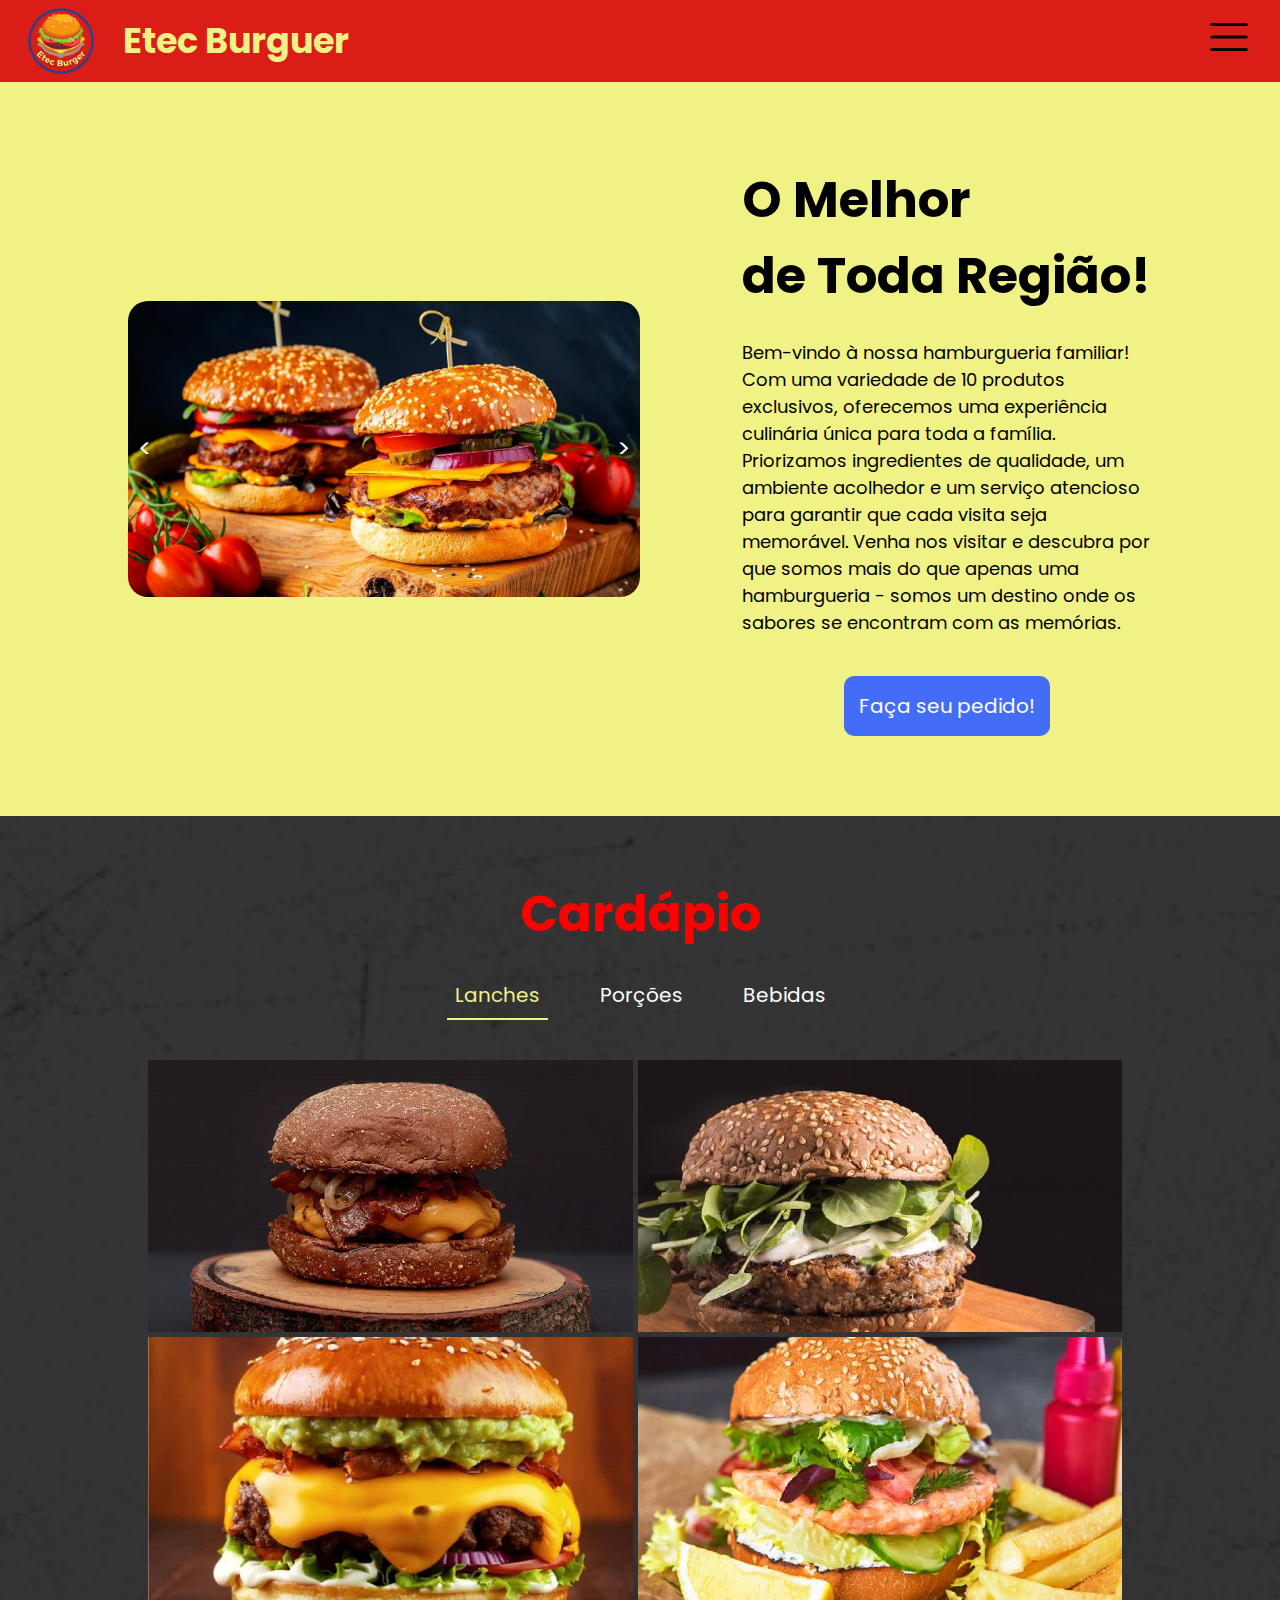
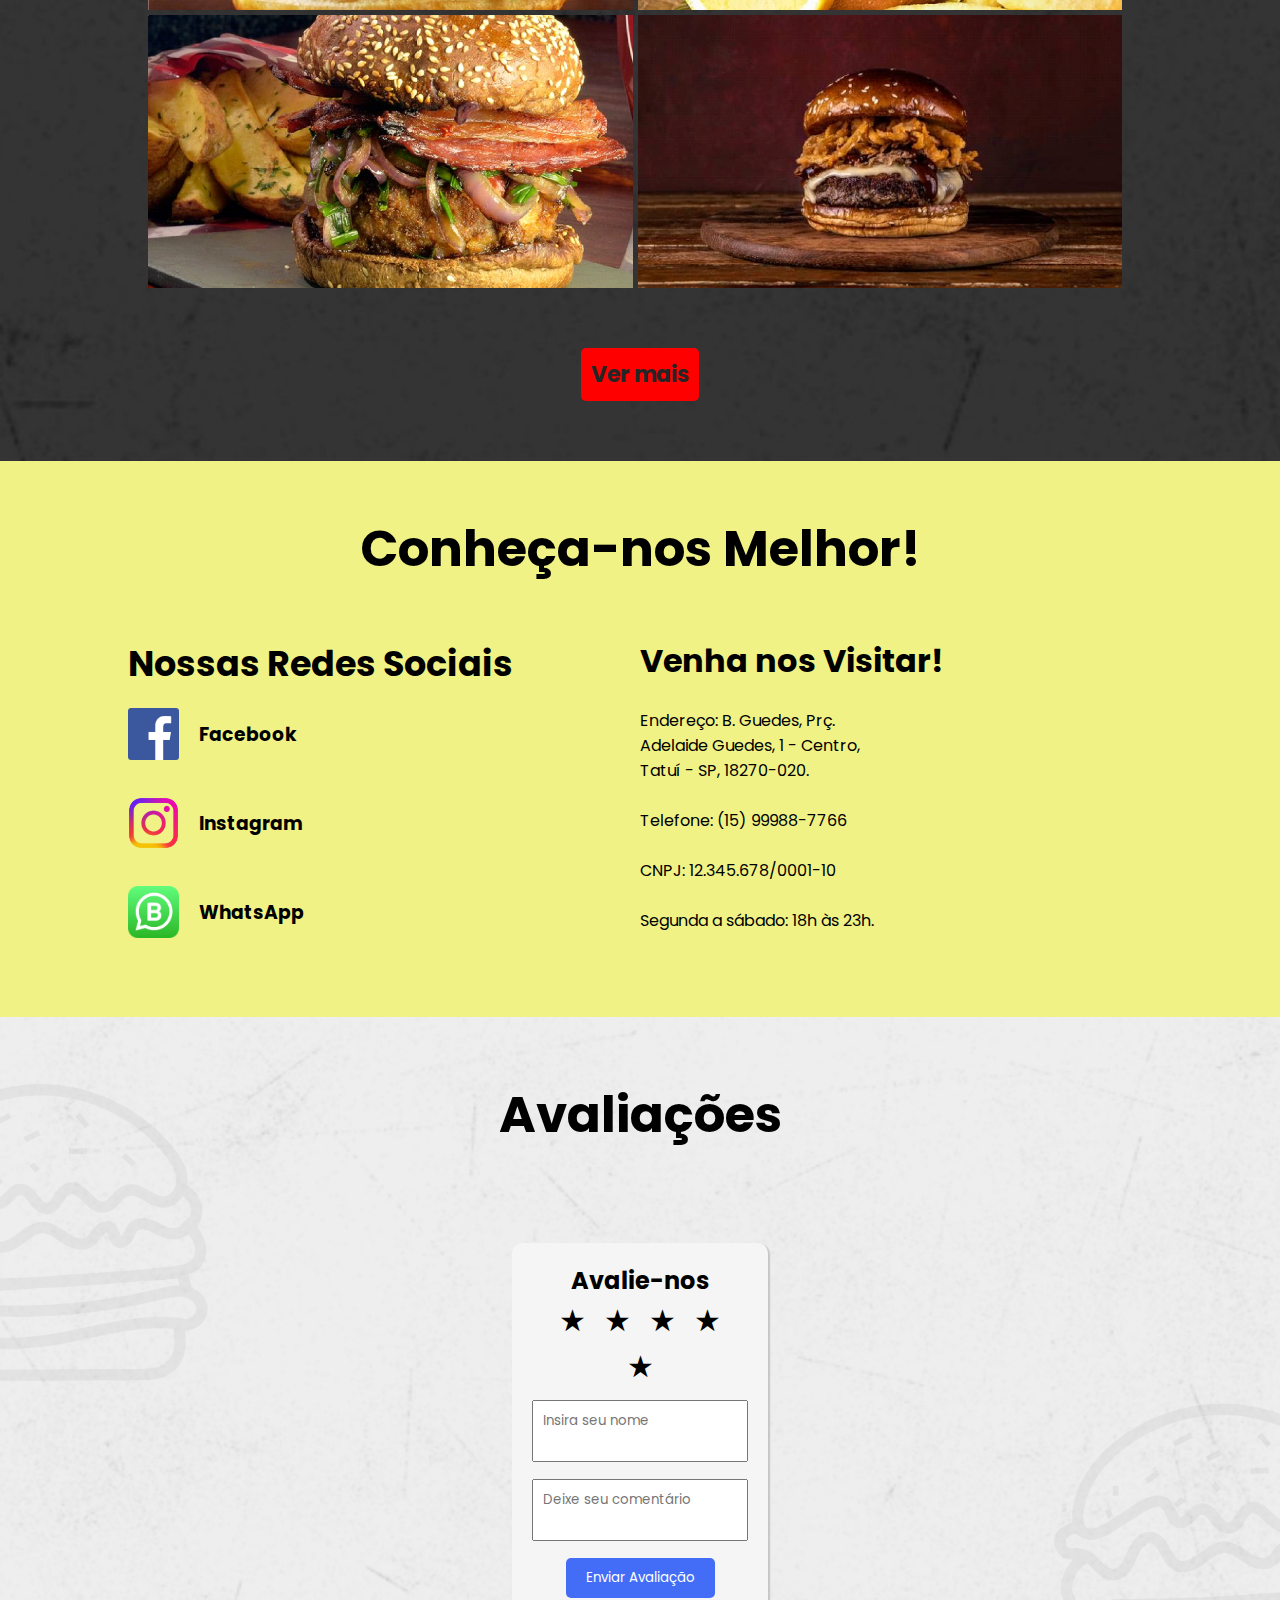
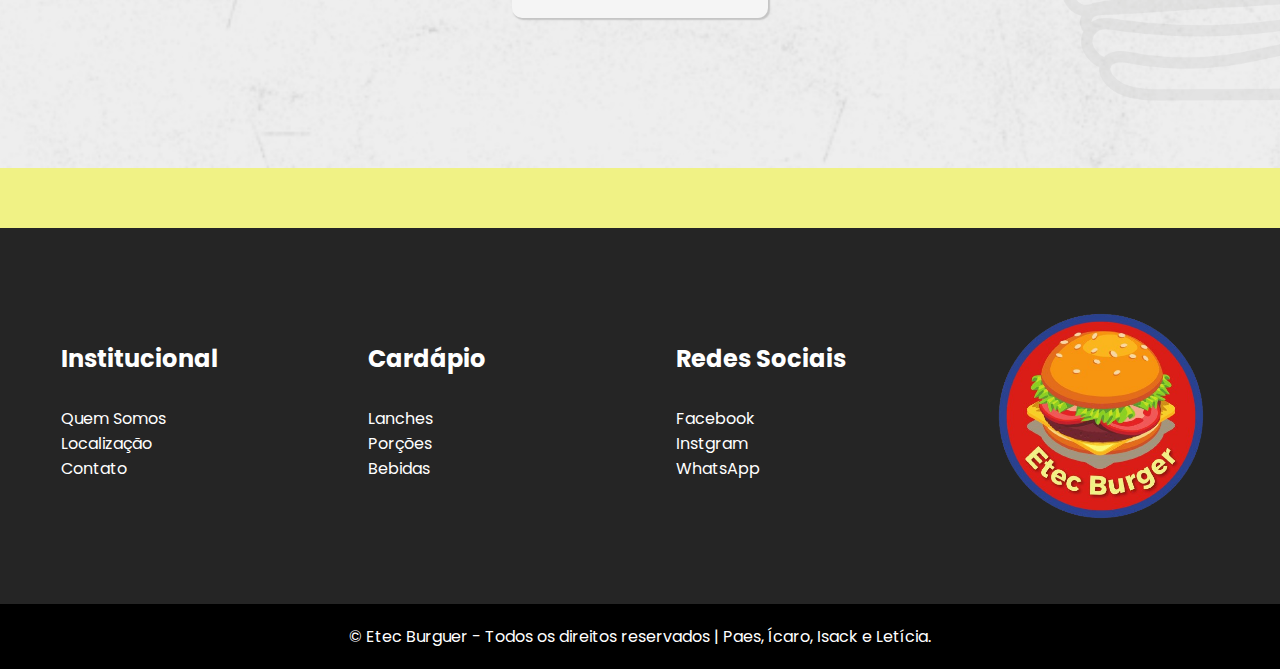
==== pages/index.html @ 3d237aa8 "Index + Rodapé feitos" ====
<!DOCTYPE html>
<html lang="pt-br">

<head>
    <meta charset="UTF-8">
    <meta name="viewport" content="width=device-width, initial-scale=1.0">
    <title>Etec Burguer</title>
    <link rel="shortcut icon" href="../imgs/logosemfundo.png" type="image/png">
    <link rel="stylesheet" href="../styles/style.css">
    <link rel="stylesheet" href="../styles/navbar.css">
    <link rel="stylesheet" href="../styles/footer.css">

    <link rel="preconnect" href="https://fonts.googleapis.com">
    <link rel="preconnect" href="https://fonts.gstatic.com" crossorigin>
    <link href="https://fonts.googleapis.com/css2?family=Poppins:ital,wght@0,400;0,700;1,500&display=swap"
        rel="stylesheet">
</head>

<body>
    <!-- Menu de navegação -->
    <header>
        <div class="logo-header">
            <img src="../imgs/logosemfundo.png" alt="logosemfundo">
            <h1>Etec Burguer</h1>
        </div>

        <a href="javascript:menuToggle()" id="menu">
            <img src="../imgs/menu.svg" alt="menu button">
        </a>
    </header>

    <!-- Corpo -->
    <main class="main-body">
        <div class="div-about-us">
            <div class="line-one">

                <div class="carousel-container">
                    <div class="carousel">
                        <img src="../imgs/hamburguer-index.jpeg" alt="Imagem 1">
                        <img src="../imgs/hamburguer-index2.jpg" alt="Imagem 2">
                        <img src="../imgs/hamburguer-index3.jpg" alt="Imagem 3">
                    </div>

                    <button class="prev-button" onclick="prevSlide()"><</button>
                            <button class="next-button" onclick="nextSlide()">></button>
                </div>

                <div class="text">
                    <h1>O Melhor<br>de Toda Região!</h1>
                    <br>
                    <p>Bem-vindo à nossa hamburgueria familiar! Com uma variedade de 10 produtos exclusivos, oferecemos
                        uma experiência culinária única para toda a família. Priorizamos ingredientes de qualidade, um
                        ambiente acolhedor e um serviço atencioso para garantir que cada visita seja memorável. Venha
                        nos visitar e descubra por que somos mais do que apenas uma hamburgueria - somos um destino onde
                        os sabores se encontram com as memórias.
                    </p>
                    <button class="btn-delivery onclick()">Faça seu pedido!</button>
                </div>
            </div>
        </div>

        <div class="div-menu">
            <h1>Cardápio</h1>
            <div class="menu-carousel">
                <div class="category-selector">
                    <button onclick="changeCategory('lanches')">Lanches</button>
                    <button onclick="changeCategory('porções')">Porções</button>
                    <button onclick="changeCategory('bebidas')">Bebidas</button>
                </div>
                <div class="carousel-container" id="carousel-container">
                    <div class="menu-item lanches">
                        <figure>
                            <img src="../imgs/hamburguer-classico.png" alt="">
                            <img src="../imgs/hamburguer-vegetariano.png" alt="">
                            <img src="../imgs/hamburguer-mexicano.png" alt="">
                            <img src="../imgs/hamburguer-delicia-do-mar.png" alt="">
                            <img src="../imgs/hamburguer-delicia-do-chef.png" alt="">
                            <img src="../imgs/hamburguer-picanha-suprema.png" alt="">
                        </figure>
                    </div>
                    <div class="menu-item porções">
                        <figure>
                            <img src="../imgs/porção-batata-cheddar-bacon.png" alt="">
                            <img src="../imgs/porção-camarão-frito.png" alt="">
                            <img src="../imgs/porção-mandioca-frita.png" alt="">
                            <img src="../imgs/porção-onion-rings.png" alt="">
                        </figure>
                    </div>
                    <div class="menu-item bebidas">
                        <h2>Sobremesas</h2>
                        <p>Aqui vai as bebidas huahua</p>
                    </div>
                </div>
            </div>
            <a href="menu.html">Ver mais</a>
        </div>

        <div class="social-media">
            <h1>Conheça-nos Melhor!</h1>
            <div class="informations">
                <div class="left-media">
                    <h1>Nossas Redes Sociais</h1>
                    <a href="">
                        <figure>
                            <img src="../imgs/facebook-logo.png" alt="logo">
                            <h3>Facebook</h3>
                        </figure>
                    </a>

                    <a href="">
                        <figure>
                            <img src="../imgs/logo-instagram.png" alt="logo">
                            <h3>Instagram</h3>
                        </figure>
                    </a>

                    <a href="">
                        <figure>
                            <img src="../imgs/wa-business-logo.png" alt="logo">
                            <h3>WhatsApp</h3>
                        </figure>
                    </a>
                </div>

                <div class="right-media">
                    <h1>Venha nos Visitar!</h1>
                    <div style="display: flex; width: 100%; align-items: center;">
                        <p>Endereço: B. Guedes, Prç. Adelaide Guedes, 1 - Centro, Tatuí - SP, 18270-020.
                        <br><br>
                        Telefone: (15) 99988-7766
                        <br><br>
                        CNPJ: 12.345.678/0001-10
                        <br><br>
                        Segunda a sábado: 18h às 23h.</p>
                        <iframe
                            src="https://www.google.com/maps/embed?pb=!1m18!1m12!1m3!1d4356.226877656857!2d-47.847027322901404!3d-23.347102641265206!2m3!1f0!2f0!3f0!3m2!1i1024!2i768!4f13.1!3m3!1m2!1s0x94c5d92ba0c5107d%3A0x7ed3c17aec5ab394!2sEscola%20T%C3%A9cnica%20Estadual%20Sales%20Gomes%20-%20Tatu%C3%AD!5e0!3m2!1spt-BR!2sbr!4v1709918912454!5m2!1spt-BR!2sbr"
                            width="50%" height="272px" style="border:0;" allowfullscreen="" loading="lazy"
                            referrerpolicy="no-referrer-when-downgrade"></iframe>
                    </div>
                </div>
            </div>
        </div>

        <div class="div-avaliation">
            <h1>Avaliações</h1>
            <div class="camp">
                <div class="rating-container">
                    <h2>Avalie-nos</h2>
                    <div class="stars" id="stars">
                        <span class="star" data-value="1">&#9733;</span>
                        <span class="star" data-value="2">&#9733;</span>
                        <span class="star" data-value="3">&#9733;</span>
                        <span class="star" data-value="4">&#9733;</span>
                        <span class="star" data-value="5">&#9733;</span>
                    </div>
                    <textarea id="name" placeholder="Insira seu nome"></textarea>
                    <textarea id="comment" placeholder="Deixe seu comentário"></textarea>
                    <button class="btn-avaliation" onclick="submitRating()">Enviar Avaliação</button>
                </div>
            
                <div class="feedback-container">
                    <div class="avaliations">
                        <div id="feedback"></div>
                    </div>
                </div>
            </div>
        </div>
    </main>

    <!-- Menu lateral -->
    <aside>
        <h1>Opções</h1>
        <nav class="menu-navbar">
            <ul>
                <li><a href="index.html">Home</a></li>
                <li><a href="menu.html">Menu</a></li>
                <li><a href="avaliations.html">Avaliações</a></li>
            </ul>
        </nav>

        <a href="javascript:menuToggle()" class="close"><img src="../imgs/close.svg" alt="Close button"></a>
    </aside>
    <div class="footer-about">
        <div class="about">
            <h2>Institucional</h2>
            <ul>
                <li><a href="">Quem Somos</a></li>
                <li><a href="">Localização</a></li>
                <li><a href="">Contato</a></li>
            </ul>
        </div>

        <div class="menu">
            <h2>Cardápio</h2>
            <ul>
                <li><a href="">Lanches</a></li>
                <li><a href="">Porções</a></li>
                <li><a href="">Bebidas</a></li>
            </ul>
        </div>

        <div class="media">
            <h2>Redes Sociais</h2>
            <ul>
                <li><a href="">Facebook</a></li>
                <li><a href="">Instgram</a></li>
                <li><a href="">WhatsApp</a></li>
            </ul>
        </div>

        <div class="logo-footer">
            <img src="../imgs/logosemfundo.png" alt="logo">
        </div>
    </div>

    <footer>
        <p>&copy; Etec Burguer - Todos os direitos reservados | Paes, Ícaro, Isack e Letícia.</p>
    </footer>
</body>

<script src="../assets/navigation.js"></script>
<script src="../assets/resolution.js"></script>

</html>
---- styles/style.css ----
@import url('https://fonts.googleapis.com/css2?family=Poppins:ital,wght@0,400;0,700;1,500&display=swap');

* {
    padding: 0;
    margin: 0;
    box-sizing: border-box;
}

body {
    font-family: "Poppins", sans-serif;
    background-color: #F0F285;
}

.main-body {
    width: 100%;
    display: flex;
    flex-direction: column;
    justify-content: start;
    align-items: center;
}

.main-body > .div-about-us {
    width: 100%;
    margin: 80px 0;
    display: flex;
    flex-direction: column;
    justify-content: space-between;
    align-items: center;
}

.main-body > .div-about-us > .line-one {
    width: 80%;
    height: 100%;
    display: flex;
    justify-content: space-between;
    align-items: center;
}

/* Carrossel de Imagens*/
.line-one > .carousel-container {
    position: relative;
    width: 50% !important;
    overflow: hidden; /* Adiciona overflow:hidden para esconder imagens adicionais */
    display: flex;
    flex-direction: column;
}
  
.carousel {
    display: flex;
    transition: transform 0.5s ease-in-out;
}
  
.carousel-container > .carousel > img {
    width: 100%;
    height: auto;
    border-radius: 20px;
    flex: 0 0 100%; /* Garante que cada imagem ocupa 100% da largura do contêiner */
}

.prev-button, .next-button {
    font-family: "Poppins", sans-serif;
    background-color: #ffffff00;
    color: #FFF;
    border-radius: 50%;
    border: none;
    font-size: 25px;
    position: absolute;
    top: 50%;
    transform: translateY(-50%);
    cursor: pointer;
}
  
.prev-button {
    left: 10px;
}
  
.next-button {
    right: 10px;
}

.main-body > .div-about-us > .line-one > .text {
    width: 40%;
    height: 100%;
    display: flex;
    flex-direction: column;
    justify-content: flex-start;
    align-items: center;
}

.main-body > .div-about-us > .line-one > .text > h1 {
    font-size: 50px;
    width: 100%;
}

.main-body > .div-about-us > .line-one > .text > p {
    font-size: 18px;
}

.btn-delivery {
    font-family: "Poppins", sans-serif;
    background-color: #446df7;
    color: #FFF;
    font-size: 20px;
    margin: 40px 0 0 0;
    padding: 15px;
    border: none;
    border-radius: 10px;
    cursor: pointer;
}

.btn-delivery:hover {
    background-color: #29418F;
    transition: 0.1s ease-in-out;
}

/* Cardápio */

.div-menu {
    background-image: url(../imgs/fundo-menu.jpg);
    background-size: cover;
    background-position: center;
    background-repeat: no-repeat;
    width: 100%;
    padding: 60px 0;
    display: flex;
    flex-direction: column;
    justify-content: space-between;
    align-items: center;
}

.div-menu > h1 {
    font-size: 50px;
    color: #ff0000;
}

.div-menu > a {
    background-color: #ff0000;
    color: #252525;
    text-decoration: none;
    font-weight: bolder;
    font-size: 22px;
    padding: 10px;
    margin: 40px 0 0 0;
    border-radius: 5px;
}

.div-menu > a:hover {
    background-color: #cc0000;
}

.menu-carousel {
    width: 100%;
    display: flex;
    flex-direction: column;
    justify-content: center;
    align-items: center;
}

.category-selector > button {
    background-color: transparent;
    color: #fff;
    font-family: "Poppins", sans-serif;
    border: none;
    padding: 8px;
    margin: 20px;
    font-size: 20px;
    cursor: pointer;
}

.category-selector > button:hover {
    background-color: #252525;
    color: #F0F285;
}

.category-selector button.selected {
    color: #F0F285;
    border-bottom: 2px solid #F0F285;
    transition: 0.1s ease-out;
}

.carousel-container {
    width: 80%;
    display: flex;
    overflow: hidden;
}

.menu-item {
    box-sizing: border-box;
    width: 100%;
    padding: 20px;
    margin-right: 10px;
    border-radius: 5px;
    display: none; /* Inicialmente, todos os itens estão ocultos */
}

.menu-item > figure {
    width: 100%;
    display: grid;
    grid-template-columns: repeat(auto-fill, minmax(365px, 1fr));
    gap: 5px;
}

.menu-item > figure > img {
    width: 100%;
    height: auto;
}

/* Social Media */

.social-media {
    width: 100%;
    display: flex;
    flex-direction: column;
    justify-content: initial;
    align-items: center;
}

.social-media > .informations {
    width: 80%;
    display: flex;
    justify-content: space-between;
    align-items: center;
}

.social-media > h1 {
    font-size: 50px;
    margin: 50px 0;
}

.social-media > .informations > .left-media {
    width: 50%;
    display: flex;
    flex-direction: column;
    justify-content: initial;
    align-items: left;
}

.social-media > .informations > .right-media {
    width: 50%;
}

.left-media > h1 {
    font-size: 35px;
}

.left-media > a {
    text-decoration: none;
    font-weight: 500;
}

.left-media > a > figure {
    width: 20%;
    display: flex;
    align-items: center;
    margin: 10px 0;
}

.left-media > a > figure > img {
    width: 50%;
}

.left-media > a > figure > h3 {
    color: #000;
    padding: 20px;
}

.left-media > a > figure > h3:hover {
    color: #446df7;
}

.social-media > .right-media {
    width: 50%;
    display: flex;
    flex-direction: column;
    justify-content: initial;
    align-items: center;
}

.social-media > .right-media > h1 {
    font-size: 35px;
}

/* Avaliação */

.div-avaliation {
    background-image: url(../imgs/fundo-avaliação.png);
    background-size: cover;
    background-repeat: no-repeat;
    background-position: center;
    width: 100%;
    margin: 60px 0;
    display: flex;
    flex-direction: column;
    justify-content: space-evenly;
    align-items: initial;
}

.div-avaliation > h1 {
    margin: 60px 0;
    font-size: 50px;
    text-align: center;
}

.camp {
    width: 100%;
    display: flex;
    flex-direction: column;
    justify-content: initial;
    align-items: center;
}

.rating-container {
    background-color: #f5f5f5;
    width: 20%;
    margin: 30px 0;
    padding: 20px;
    border-radius: 10px;
    box-shadow: #c4c4c4 1.5px 1.5px 1.5px;
}

.feedback-container {
    width: 80%;
    display: flex;
    flex-direction: column;
    align-items: center;
}

.rating-container, .feedback-container {
    text-align: center;
}


#feedback {
    width: 100%;
    background-color: transparent;
    display: grid;
    margin: 60px 0;
    grid-template-columns: repeat(4, 1fr);
}

.user-feedback {
    background-color: #f5f5f5;
    padding: 25px;
    margin: 10px;
    border-radius: 10px;
    box-shadow: #c4c4c4 1.5px 1.5px 1.5px;
}

.stars {
    font-size: 30px;
    cursor: pointer;
}

.star {
    display: inline-block;
    margin: 0 5px;
    transition: color 0.3s;
}

.star:hover {
    color: gold;
}

textarea {
    font-family: "Poppins", sans-serif;
    width: 100%;
    margin-top: 10px;
    padding: 10px;
    resize: none;
}

.btn-avaliation {
    background-color: #446df7;
    font-family: "Poppins", sans-serif;
    color: #fff;
    border: none;
    border-radius: 5px;
    padding: 10px 20px;
    margin-top: 10px;
    cursor: pointer;
}

.btn-avaliation:hover {
    background-color: #29418F;
}
---- styles/navbar.css ----
@import url('https://fonts.googleapis.com/css2?family=Poppins:ital,wght@0,400;0,700;1,500&display=swap');

* {
    padding: 0;
    margin: 0;
    box-sizing: border-box;
}


header {
    background-color: #DB1D18;
    display: flex;
    justify-content: space-between;
    align-items: center;
}

header > .logo-header {
    width: 80%;
    display: flex;
    justify-content: left;
    align-items: center;
}

header > .logo-header > h1 {
    color: #F0F285;
    font-size: 35px;
}

header > .logo-header > img {
    width: 8%;
    height: auto;
    margin: 0 2% 0 2%;
}

header > #menu {
    margin: 0 2% 0 0;
}

.fixed {
    width: 100%;
    position: fixed;
    padding: 5px 10px;
    top: 0;
    left: 0;
    background-color: #DB1D18;
}

.fixed > .app-title {
    font-size: 1.25em;
}

.fixed > #menu > img {
    width: 35px;
}

header > .app-title {
    font-weight: bold;
    font-size: 1.5em;
}

header > #menu > img {
    width: 50px;
}

aside {
    background-color: #29418F;
    color: #FFF;
    right: 0;
    top: 50%;
    min-width: 450px; 
    height: 100vh;
    display: flex;
    flex-direction: column;
    justify-content: space-between;
    align-items: center;
    padding: 2rem;
    box-sizing: border-box;
    position: fixed;
    transform: translateY(-50%) translateX(100%);
    transition: 250ms all ease-in;
}

aside > .close > img {
    position: absolute;
    width: 50px;
    top: 0;
    right: 0;
    margin: 10px;
    border-radius: 100%;
}

.active {
    transform: translateY(-50%) translateX(0%);
}

aside > .menu-navbar {
    width: 100%;
    display: flex;
    flex-direction: column;
    justify-content: center;
    align-items: center;
}

aside > .menu-navbar > ul {
    width: 100%;
    display: flex;
    flex-direction: column;
    justify-content: space-between;
    align-items: center;
}

aside > .menu-navbar > ul > li {
    background-color: #536cbd;
    list-style-type: none;
    width: 90%;
    display: flex;
    justify-content: center;
    align-items: center;
    margin: 15px 0;
    box-shadow: 0 10px 10px #00000018;
    border-radius: 8px;
}

aside > .menu-navbar > ul > li > a {
    color: #FFF;
    width: 100%;
    display: flex;
    justify-content: center;
    align-items: center;
    text-decoration: none;
    font-weight: 550;
    font-size: 20px;
    padding: 15px 0;
}

aside > .menu-navbar > ul > li:hover {
    background-color: #446df7;
    text-align: center;
    transition: 0.1s ease-out;
}

aside > .menu-navbar > ul > li:hover a {
    color: #fbff00;
}
---- styles/footer.css ----
@import url('https://fonts.googleapis.com/css2?family=Poppins:ital,wght@0,400;0,700;1,500&display=swap');

.footer-about {
    background-color: #252525;
    color: #fff;
    display: flex;
    justify-content: space-evenly;
    align-items: center;
}

.footer-about > div {
    width: 20%;
    margin: 60px 0;
    display: flex;
    flex-direction: column;
    justify-content: initial;
    align-items: left;
}

.footer-about > div > ul {
    margin: 20px 0;
    display: flex;
    flex-direction: column;
    justify-content: initial;
}

.footer-about > div > ul > li {
    list-style-type: none;
}

.footer-about > div > ul > li > a {
    color: #fff;
    text-decoration: none;
    padding: 10px;
}

.footer-about > div > ul > li > a:hover {
    color: #ff0000;
}

.footer-about > div > h2 {
    padding: 10px;
}

footer {
    background-color: #000;
    color: #fff;
    text-align: center;
    padding: 20px 0;
}
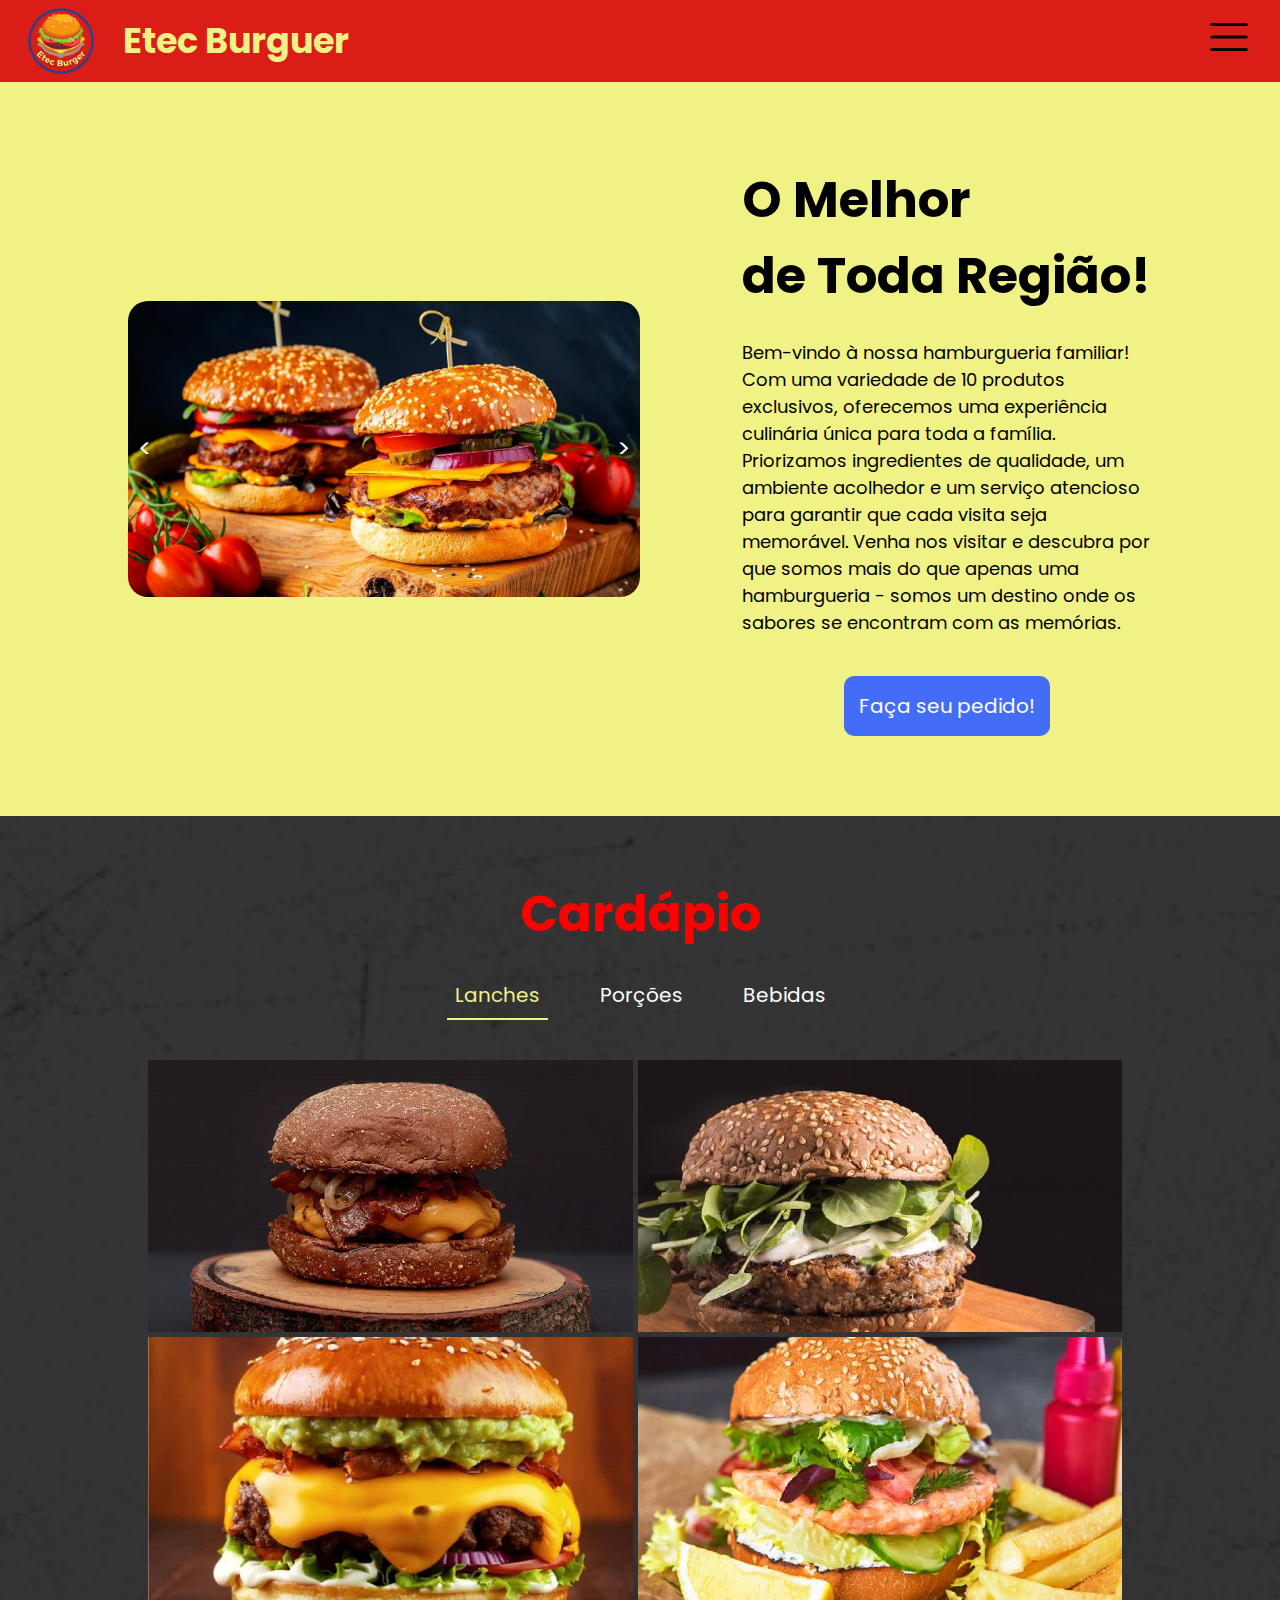
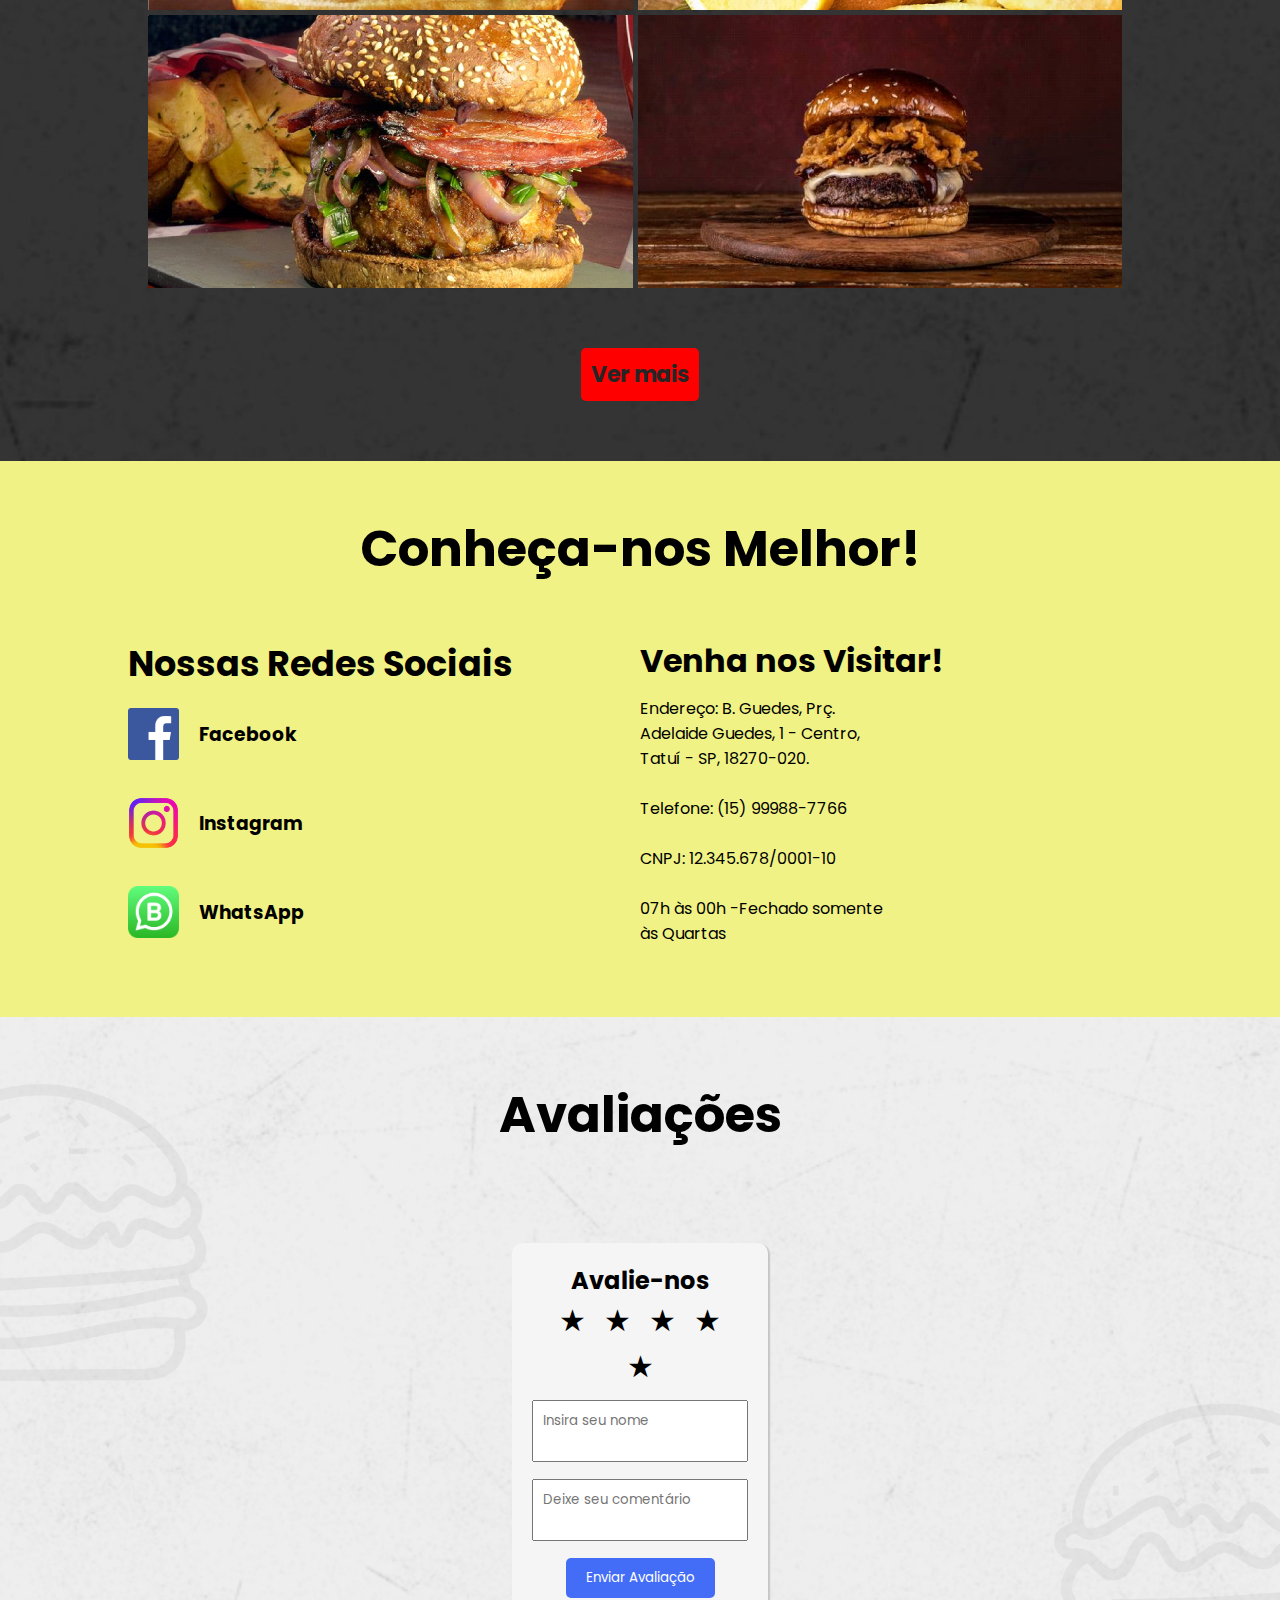
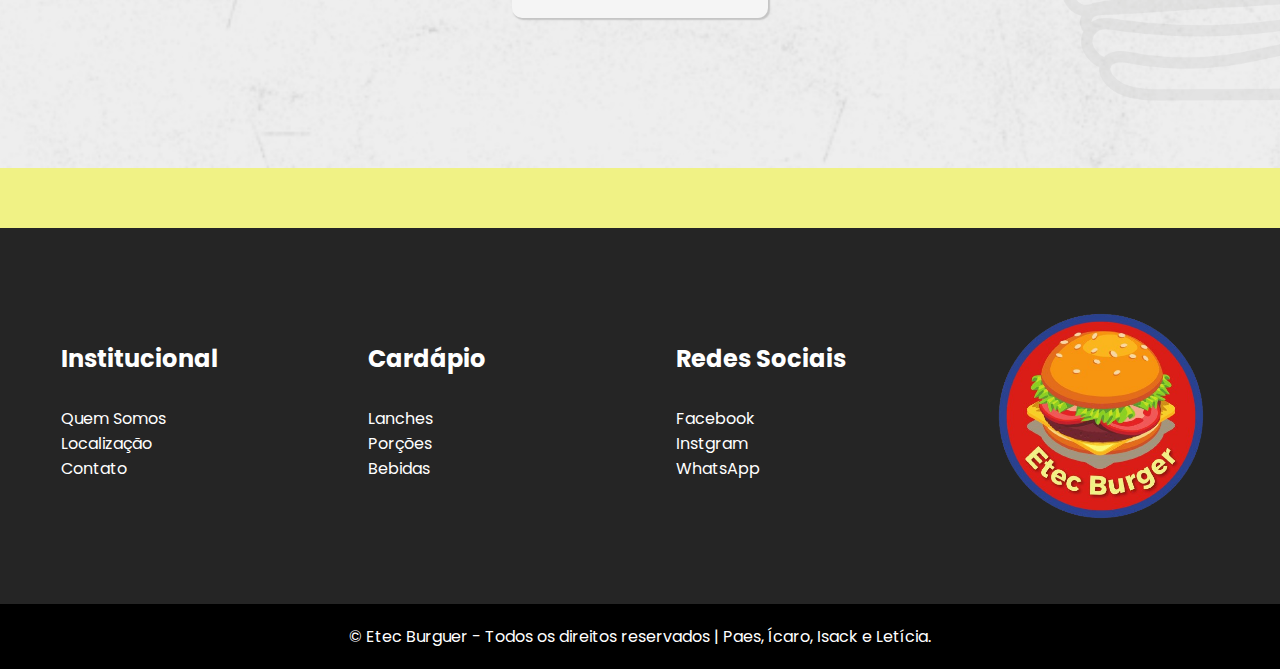
==== commit 1059bb47: "adição de conteudo da 3º pag" ====
--- a/pages/index.html
+++ b/pages/index.html
@@ -29,9 +29,22 @@
         </a>
     </header>
 
+    <aside>
+        <h1>Opções</h1>
+        <nav class="menu-navbar">
+            <ul>
+                <li><a href="index.html">Home</a></li>
+                <li><a href="menu.html">Menu</a></li>
+                <li><a href="history.html">Nossa História</a></li>
+            </ul>
+        </nav>
+
+        <a href="javascript:menuToggle()" class="close"><img src="../imgs/close.svg" alt="Close button"></a>
+    </aside>
+
     <!-- Corpo -->
     <main class="main-body">
-        <div class="div-about-us">
+        <div class="div-about-us" id="about-us">
             <div class="line-one">
 
                 <div class="carousel-container">
@@ -131,8 +144,8 @@
                         <br><br>
                         CNPJ: 12.345.678/0001-10
                         <br><br>
-                        Segunda a sábado: 18h às 23h.</p>
-                        <iframe
+                        07h às 00h -Fechado somente às Quartas</p>
+                        <iframe id="localization"
                             src="https://www.google.com/maps/embed?pb=!1m18!1m12!1m3!1d4356.226877656857!2d-47.847027322901404!3d-23.347102641265206!2m3!1f0!2f0!3f0!3m2!1i1024!2i768!4f13.1!3m3!1m2!1s0x94c5d92ba0c5107d%3A0x7ed3c17aec5ab394!2sEscola%20T%C3%A9cnica%20Estadual%20Sales%20Gomes%20-%20Tatu%C3%AD!5e0!3m2!1spt-BR!2sbr!4v1709918912454!5m2!1spt-BR!2sbr"
                             width="50%" height="272px" style="border:0;" allowfullscreen="" loading="lazy"
                             referrerpolicy="no-referrer-when-downgrade"></iframe>
@@ -184,18 +197,18 @@
         <div class="about">
             <h2>Institucional</h2>
             <ul>
-                <li><a href="">Quem Somos</a></li>
-                <li><a href="">Localização</a></li>
-                <li><a href="">Contato</a></li>
+                <li><a href="#about-us">Quem Somos</a></li>
+                <li><a href="#localization">Localização</a></li>
+                <li><a href="#localization">Contato</a></li>
             </ul>
         </div>
 
         <div class="menu">
             <h2>Cardápio</h2>
             <ul>
-                <li><a href="">Lanches</a></li>
-                <li><a href="">Porções</a></li>
-                <li><a href="">Bebidas</a></li>
+                <li><a href="menu.html#lanches">Lanches</a></li>
+                <li><a href="menu.html#porcoes">Porções</a></li>
+                <li><a href="menu.html#bebidas">Bebidas</a></li>
             </ul>
         </div>
 
--- a/styles/style.css
+++ b/styles/style.css
@@ -382,4 +382,138 @@
 
 .btn-avaliation:hover {
     background-color: #29418F;
-}+}
+
+/* Menu lanches */
+
+    /* nav do menu */
+
+.body-menu > .nav-menu{
+    background-color: #9e0000;
+    width: 100%;
+    display: flex;
+    justify-content: center;
+}
+
+.nav-menu > ul{
+    display: flex;
+    justify-content: center;
+    align-items: center;
+}
+
+.nav-menu > ul > li{
+    list-style-type: none;
+    transition: 0.8;
+    padding: 20px 0;
+}
+
+.nav-menu > ul > li:hover a{
+    background-color: #750101;
+    transition: 0.5s;
+    border-radius: 10px;
+}
+
+.nav-menu > ul > li > a {
+    text-decoration: none;
+    color: #fff;
+    font-size: 20px;
+    padding: 10px;
+    margin: 0 10px;
+}
+
+/* cardapio de lanches */
+
+.lanches {
+    width: 100%;
+    display: flex;
+    flex-direction: column;
+}
+
+.lanches > h2{
+    text-align: center;
+    margin: 40px 0;
+}
+
+.lanches > .products {
+    display: grid;
+    grid-template-columns: repeat(auto-fill, minmax(376px, 1fr));
+    gap: 24px;
+}
+
+.product{
+    width: 100%;
+    display: flex;
+    flex-direction: column;
+    align-items: center;
+    justify-content: initial;
+    background-color: #f3f5a6;
+    box-shadow: #afb422 3px 3px 3px;
+}
+
+.lanche-img{
+    width: 320px;
+    height: 320px;
+    padding: 25px 0;
+}
+
+.product > h4{
+    font-size: 18px;    
+}
+
+.product > p {
+    width: 90%;
+    font-size: 14px;
+    text-align: left;
+    padding: 20px 0 25px 0;
+}
+
+    /*cardapio porções*/
+
+.porcoes {
+    width: 100%;
+    display: flex;
+    flex-direction: column;
+}
+
+.porcoes > .products {
+    display: grid;
+    grid-template-columns: repeat(auto-fill, minmax(376px, 1fr));
+    gap: 24px;
+}
+
+.porcoes > h2{
+    text-align: center;
+    margin: 40px 0;
+}
+
+.porcao-img{
+    width: 320px;
+    height: 320px;
+    padding: 25px 0;
+}
+
+    /* cardapio bebidas */
+
+.bebidas > h2{
+    text-align: center;
+    margin: 40px 0;
+}
+
+/* pag nossa historia */
+ .history{
+    width: 100%;
+    margin: 5% 0 0 0;
+ }
+
+.history > h1{
+    text-align: center;
+    margin: 0 0 5% 0;
+}
+
+.history > p{
+    margin: 0 20% 2% 20%;
+    text-align: justify;
+    border-left: 2px #000 ridge;
+    padding: 0 0 0 1%;
+}
+
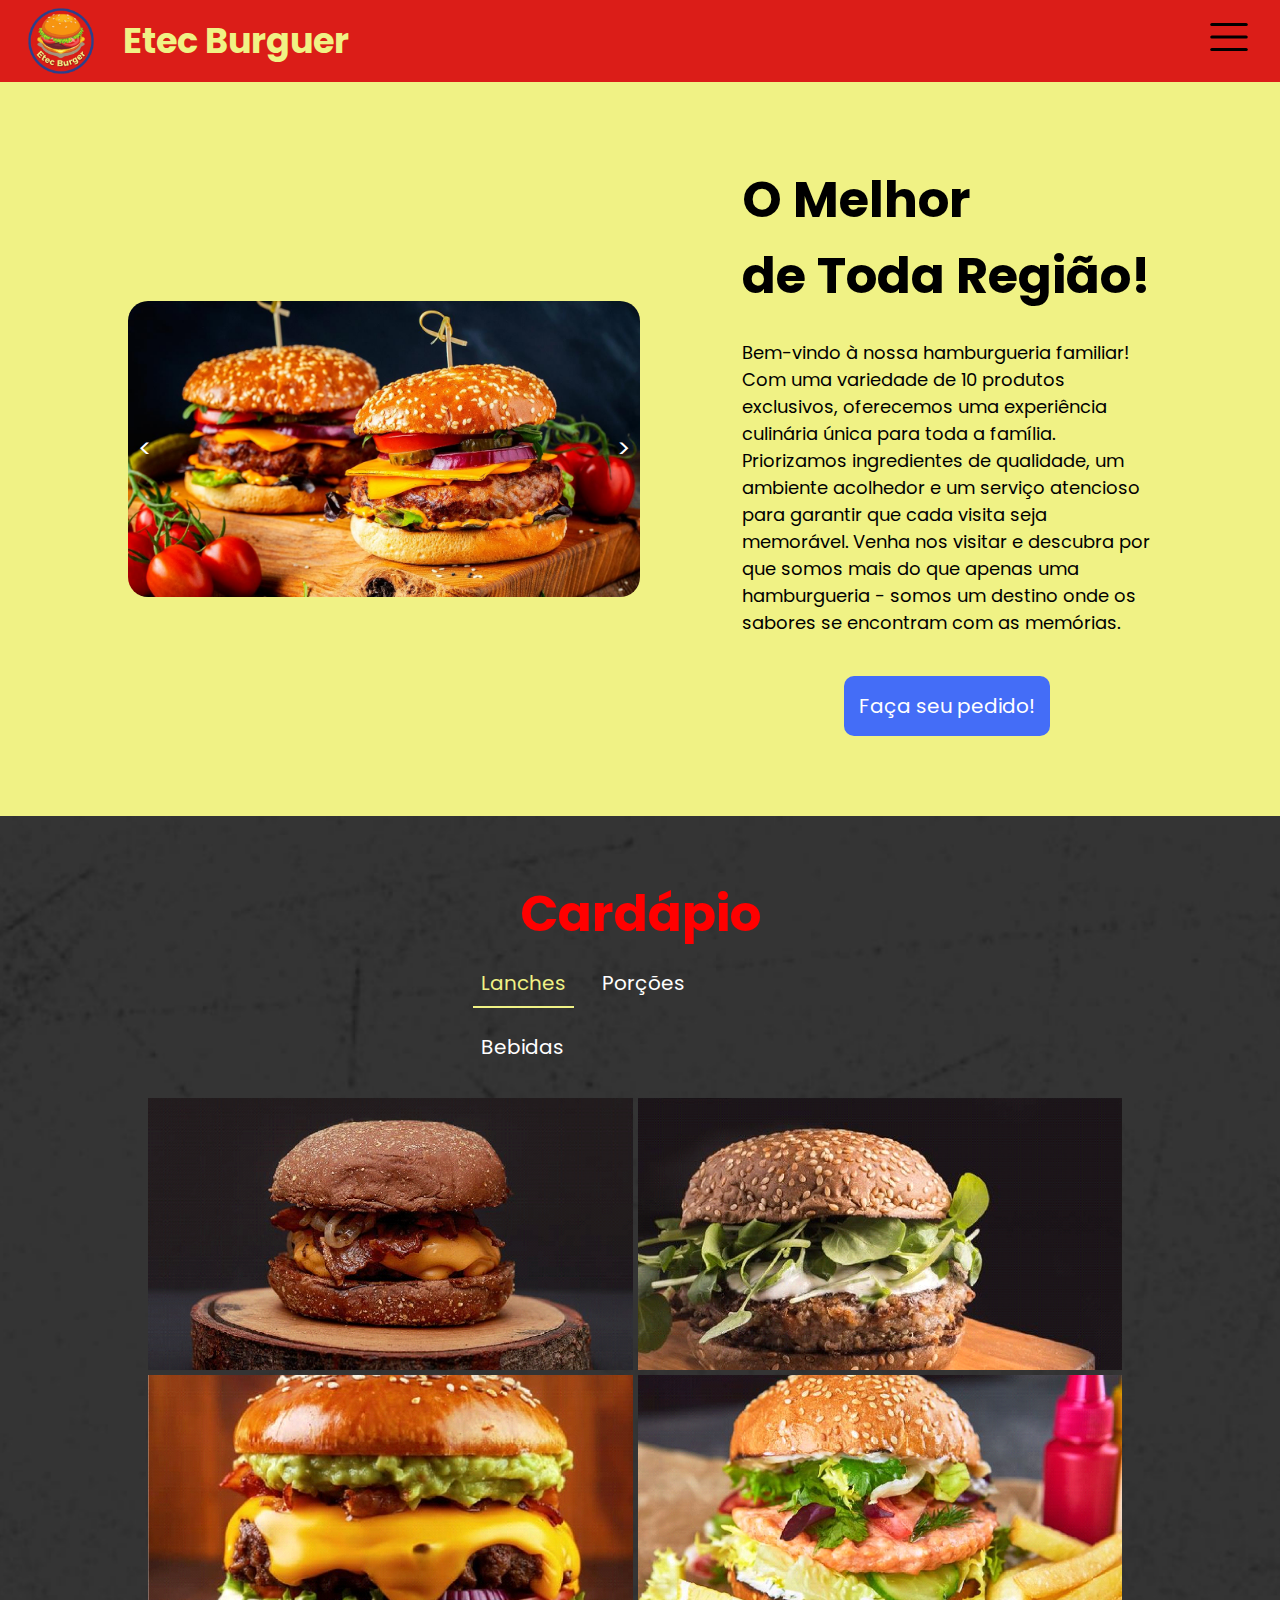
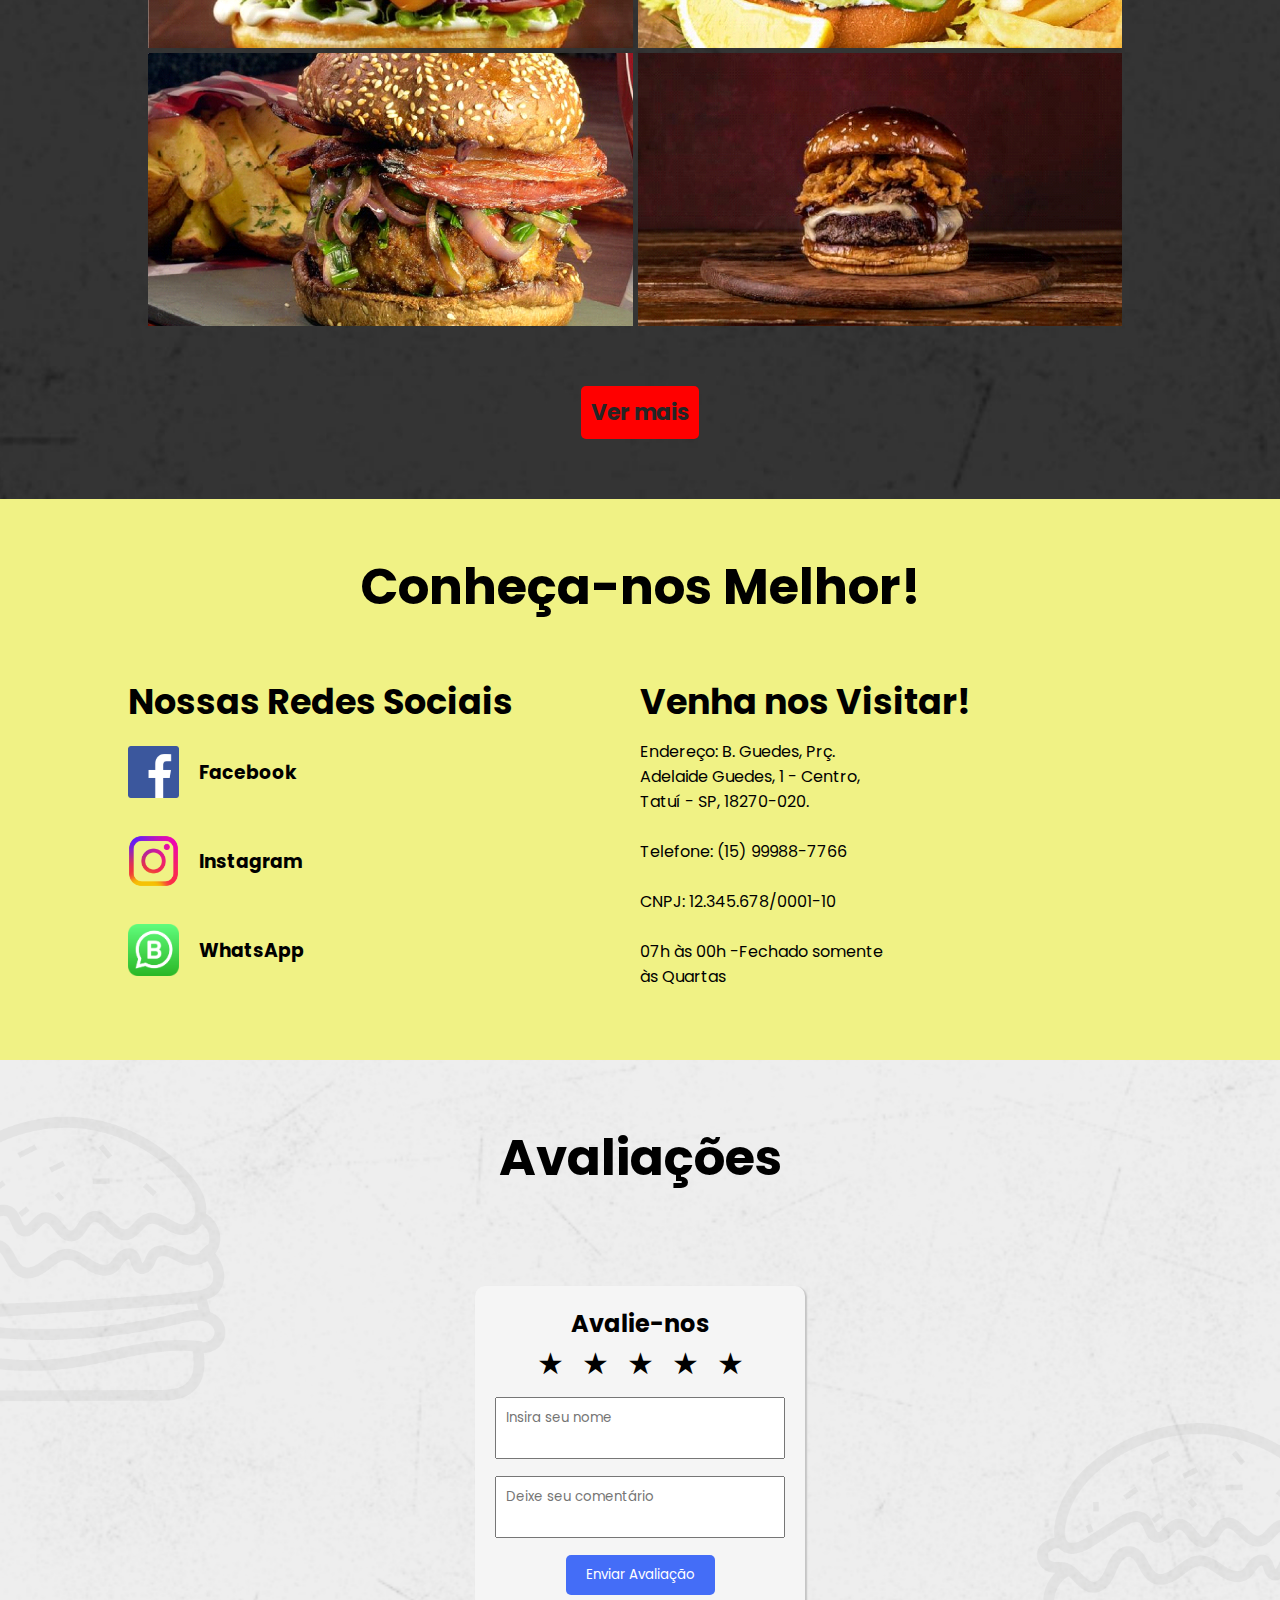
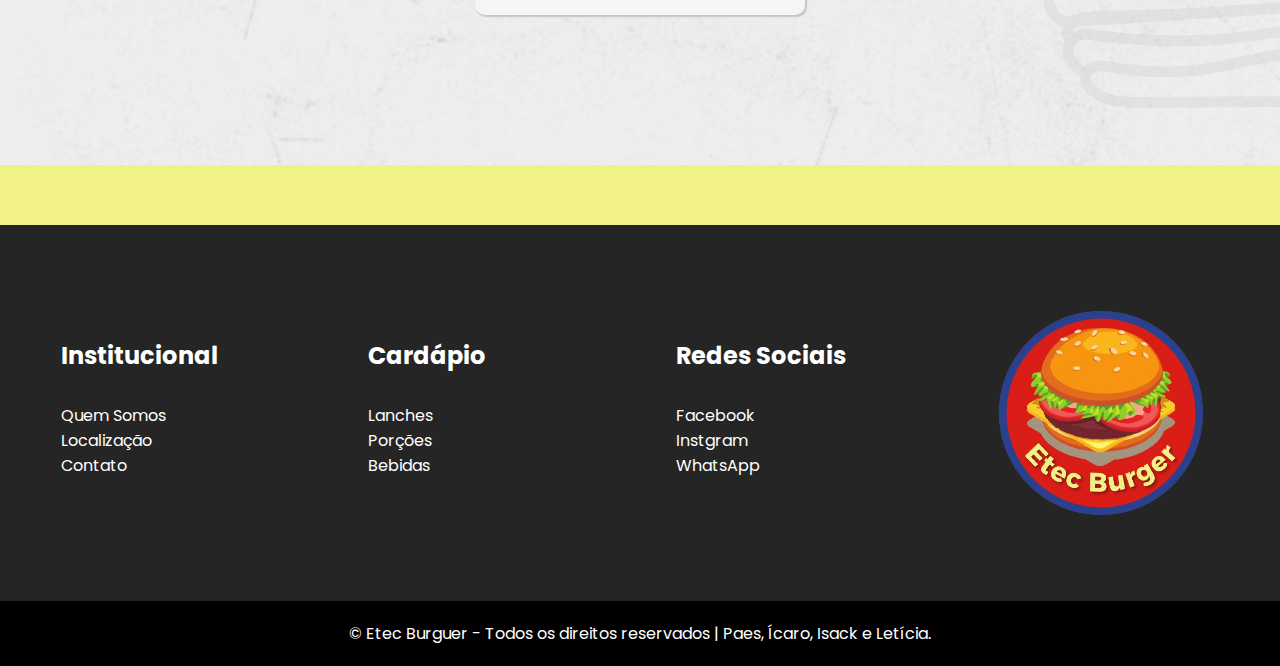
==== commit 3baeea5b: "Responsividade concluída!" ====
--- a/pages/index.html
+++ b/pages/index.html
@@ -28,19 +28,6 @@
             <img src="../imgs/menu.svg" alt="menu button">
         </a>
     </header>
-
-    <aside>
-        <h1>Opções</h1>
-        <nav class="menu-navbar">
-            <ul>
-                <li><a href="index.html">Home</a></li>
-                <li><a href="menu.html">Menu</a></li>
-                <li><a href="history.html">Nossa História</a></li>
-            </ul>
-        </nav>
-
-        <a href="javascript:menuToggle()" class="close"><img src="../imgs/close.svg" alt="Close button"></a>
-    </aside>
 
     <!-- Corpo -->
     <main class="main-body">
@@ -100,8 +87,13 @@
                         </figure>
                     </div>
                     <div class="menu-item bebidas">
-                        <h2>Sobremesas</h2>
-                        <p>Aqui vai as bebidas huahua</p>
+                        <figure>
+                            <img src="../imgs/refrigerante.jpg" alt="">
+                            <img src="../imgs/suco.jpg" alt="">
+                            <img src="../imgs/agua-mineral.jpg" alt="">
+                            <img src="../imgs/agua-com-gas.jpg" alt="">
+                            <img src="../imgs/cerveja.jpg" alt="">
+                        </figure>
                     </div>
                 </div>
             </div>
@@ -152,6 +144,10 @@
                     </div>
                 </div>
             </div>
+            <iframe id="localization"
+                            src="https://www.google.com/maps/embed?pb=!1m18!1m12!1m3!1d4356.226877656857!2d-47.847027322901404!3d-23.347102641265206!2m3!1f0!2f0!3f0!3m2!1i1024!2i768!4f13.1!3m3!1m2!1s0x94c5d92ba0c5107d%3A0x7ed3c17aec5ab394!2sEscola%20T%C3%A9cnica%20Estadual%20Sales%20Gomes%20-%20Tatu%C3%AD!5e0!3m2!1spt-BR!2sbr!4v1709918912454!5m2!1spt-BR!2sbr"
+                            width="80%" height="272px" style="border:0;" allowfullscreen="" loading="lazy"
+                            referrerpolicy="no-referrer-when-downgrade"></iframe>
         </div>
 
         <div class="div-avaliation">
@@ -187,12 +183,13 @@
             <ul>
                 <li><a href="index.html">Home</a></li>
                 <li><a href="menu.html">Menu</a></li>
-                <li><a href="avaliations.html">Avaliações</a></li>
+                <li><a href="history.html">História</a></li>
             </ul>
         </nav>
 
         <a href="javascript:menuToggle()" class="close"><img src="../imgs/close.svg" alt="Close button"></a>
     </aside>
+
     <div class="footer-about">
         <div class="about">
             <h2>Institucional</h2>
--- a/styles/style.css
+++ b/styles/style.css
@@ -156,13 +156,17 @@
     align-items: center;
 }
 
+.category-selector {
+    width: 350px;
+}
+
 .category-selector > button {
     background-color: transparent;
     color: #fff;
     font-family: "Poppins", sans-serif;
     border: none;
     padding: 8px;
-    margin: 20px;
+    margin: 8px;
     font-size: 20px;
     cursor: pointer;
 }
@@ -219,7 +223,7 @@
     width: 80%;
     display: flex;
     justify-content: space-between;
-    align-items: center;
+    align-items: initial;
 }
 
 .social-media > h1 {
@@ -229,6 +233,7 @@
 
 .social-media > .informations > .left-media {
     width: 50%;
+    height: 100%;
     display: flex;
     flex-direction: column;
     justify-content: initial;
@@ -268,7 +273,7 @@
     color: #446df7;
 }
 
-.social-media > .right-media {
+.social-media > .informations > .right-media {
     width: 50%;
     display: flex;
     flex-direction: column;
@@ -276,8 +281,14 @@
     align-items: center;
 }
 
-.social-media > .right-media > h1 {
+.social-media > .informations > .right-media > h1 {
     font-size: 35px;
+    text-align: left;
+    width: 100%;
+}
+
+.social-media > iframe {
+    display: none;
 }
 
 /* Avaliação */
@@ -311,7 +322,7 @@
 
 .rating-container {
     background-color: #f5f5f5;
-    width: 20%;
+    width: 330px;
     margin: 30px 0;
     padding: 20px;
     border-radius: 10px;
@@ -436,7 +447,7 @@
 
 .lanches > .products {
     display: grid;
-    grid-template-columns: repeat(auto-fill, minmax(376px, 1fr));
+    grid-template-columns: repeat(auto-fill, minmax(360px, 1fr));
     gap: 24px;
 }
 
@@ -448,11 +459,12 @@
     justify-content: initial;
     background-color: #f3f5a6;
     box-shadow: #afb422 3px 3px 3px;
+    border-radius: 8px;
 }
 
 .lanche-img{
-    width: 320px;
-    height: 320px;
+    width: 90%;
+    height: auto;
     padding: 25px 0;
 }
 
@@ -477,7 +489,7 @@
 
 .porcoes > .products {
     display: grid;
-    grid-template-columns: repeat(auto-fill, minmax(376px, 1fr));
+    grid-template-columns: repeat(auto-fill, minmax(360px, 1fr));
     gap: 24px;
 }
 
@@ -487,33 +499,106 @@
 }
 
 .porcao-img{
-    width: 320px;
-    height: 320px;
+    width: 90%;
+    height: auto;
     padding: 25px 0;
 }
 
-    /* cardapio bebidas */
-
-.bebidas > h2{
+/* cardapio bebidas */
+
+    .bebidas {
+        width: 100%;
+        display: flex;
+        flex-direction: column;
+    }
+    
+    .bebidas > .products {
+        display: grid;
+        grid-template-columns: repeat(auto-fill, minmax(360px, 1fr));
+        gap: 24px;
+        margin: 0 0 30px 0;
+    }
+    
+    .bebidas > h2{
+        text-align: center;
+        margin: 40px 0;
+    }
+    
+    .bebidas-img{
+        width: 90%;
+        height: auto;
+        padding: 25px 0;
+    }
+
+/* pag nossa historia */
+
+ .history{
+    width: 100%;
+    margin: 60px 0 80px 0;
+ }
+
+.history > h1{
+    font-size: 50px;
     text-align: center;
-    margin: 40px 0;
-}
-
-/* pag nossa historia */
- .history{
-    width: 100%;
-    margin: 5% 0 0 0;
- }
-
-.history > h1{
-    text-align: center;
-    margin: 0 0 5% 0;
+    margin: 60px 0;
 }
 
 .history > p{
-    margin: 0 20% 2% 20%;
+    margin: 0 10% 2% 10%;
     text-align: justify;
     border-left: 2px #000 ridge;
     padding: 0 0 0 1%;
 }
 
+@media (max-width: 1200px) {
+    .main-body > .div-about-us > .line-one > .carousel-container {
+        display: none;
+    }
+
+    .main-body > .div-about-us > .line-one {
+        justify-content: center;
+    }
+
+    .main-body > .div-about-us > .line-one > .text {
+        width: 100%;
+    }
+
+    .right-media > div {
+        flex-direction: column;
+    }
+
+    .right-media > div > p {
+        padding: 20px 0;
+    }
+
+    .right-media > div > iframe {
+        display: none;
+    }
+
+    .social-media > iframe {
+        display: block;
+    }
+}
+
+@media (max-width: 800px) {
+    .social-media > h1 {
+        width: 80%;
+        text-align: left;
+    }
+
+    .informations {
+        flex-direction: column;
+    }
+
+    .social-media > .informations > .left-media {
+        width: 100%;
+    }
+
+    .social-media > .informations > .right-media {
+        width: 100%;
+    }
+
+    .social-media > .informations > .right-media > div > p {
+        width: 100%;
+    }
+}--- a/styles/navbar.css
+++ b/styles/navbar.css
@@ -67,7 +67,7 @@
     color: #FFF;
     right: 0;
     top: 50%;
-    min-width: 450px; 
+    min-width: 350px; 
     height: 100vh;
     display: flex;
     flex-direction: column;
--- a/styles/footer.css
+++ b/styles/footer.css
@@ -47,4 +47,14 @@
     color: #fff;
     text-align: center;
     padding: 20px 0;
+}
+
+@media (max-width: 700px) {
+    .footer-about {
+        flex-direction: column;
+    }
+
+    .footer-about > div {
+        width: 80%;
+    }
 }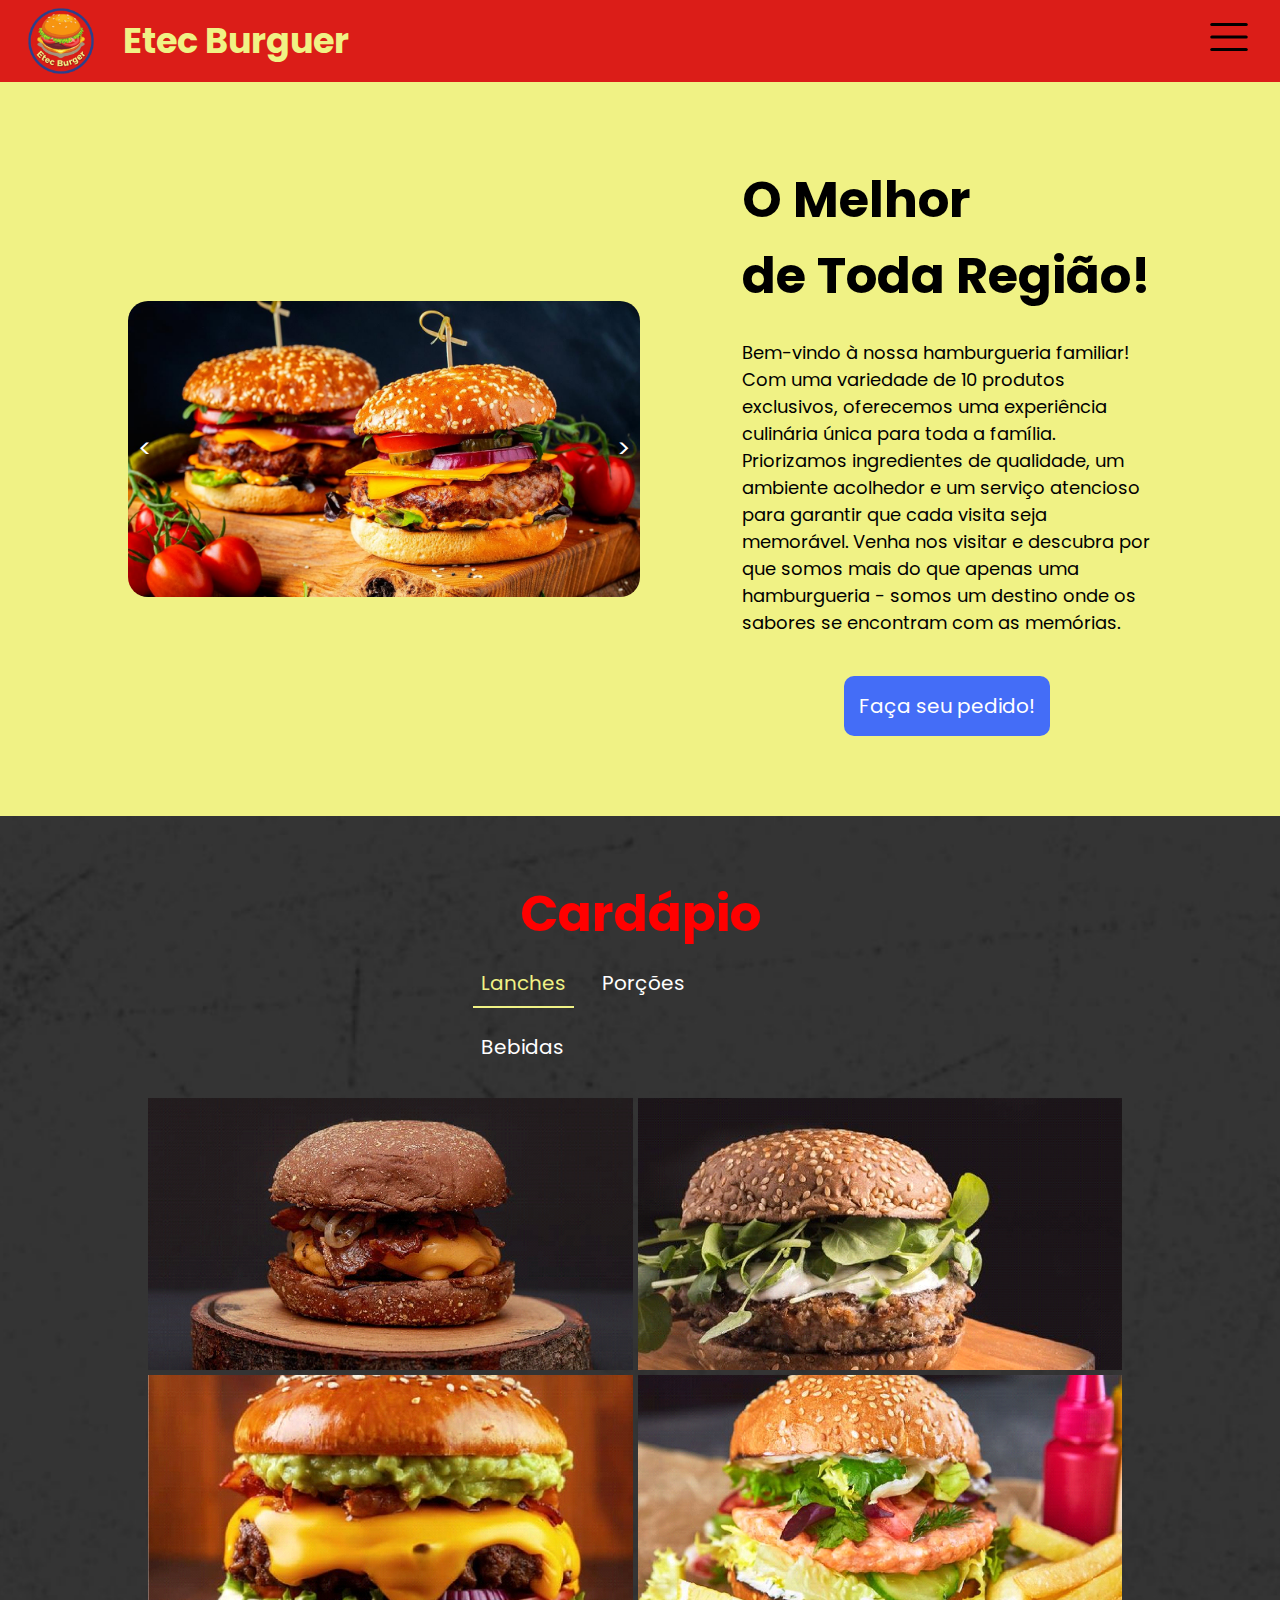
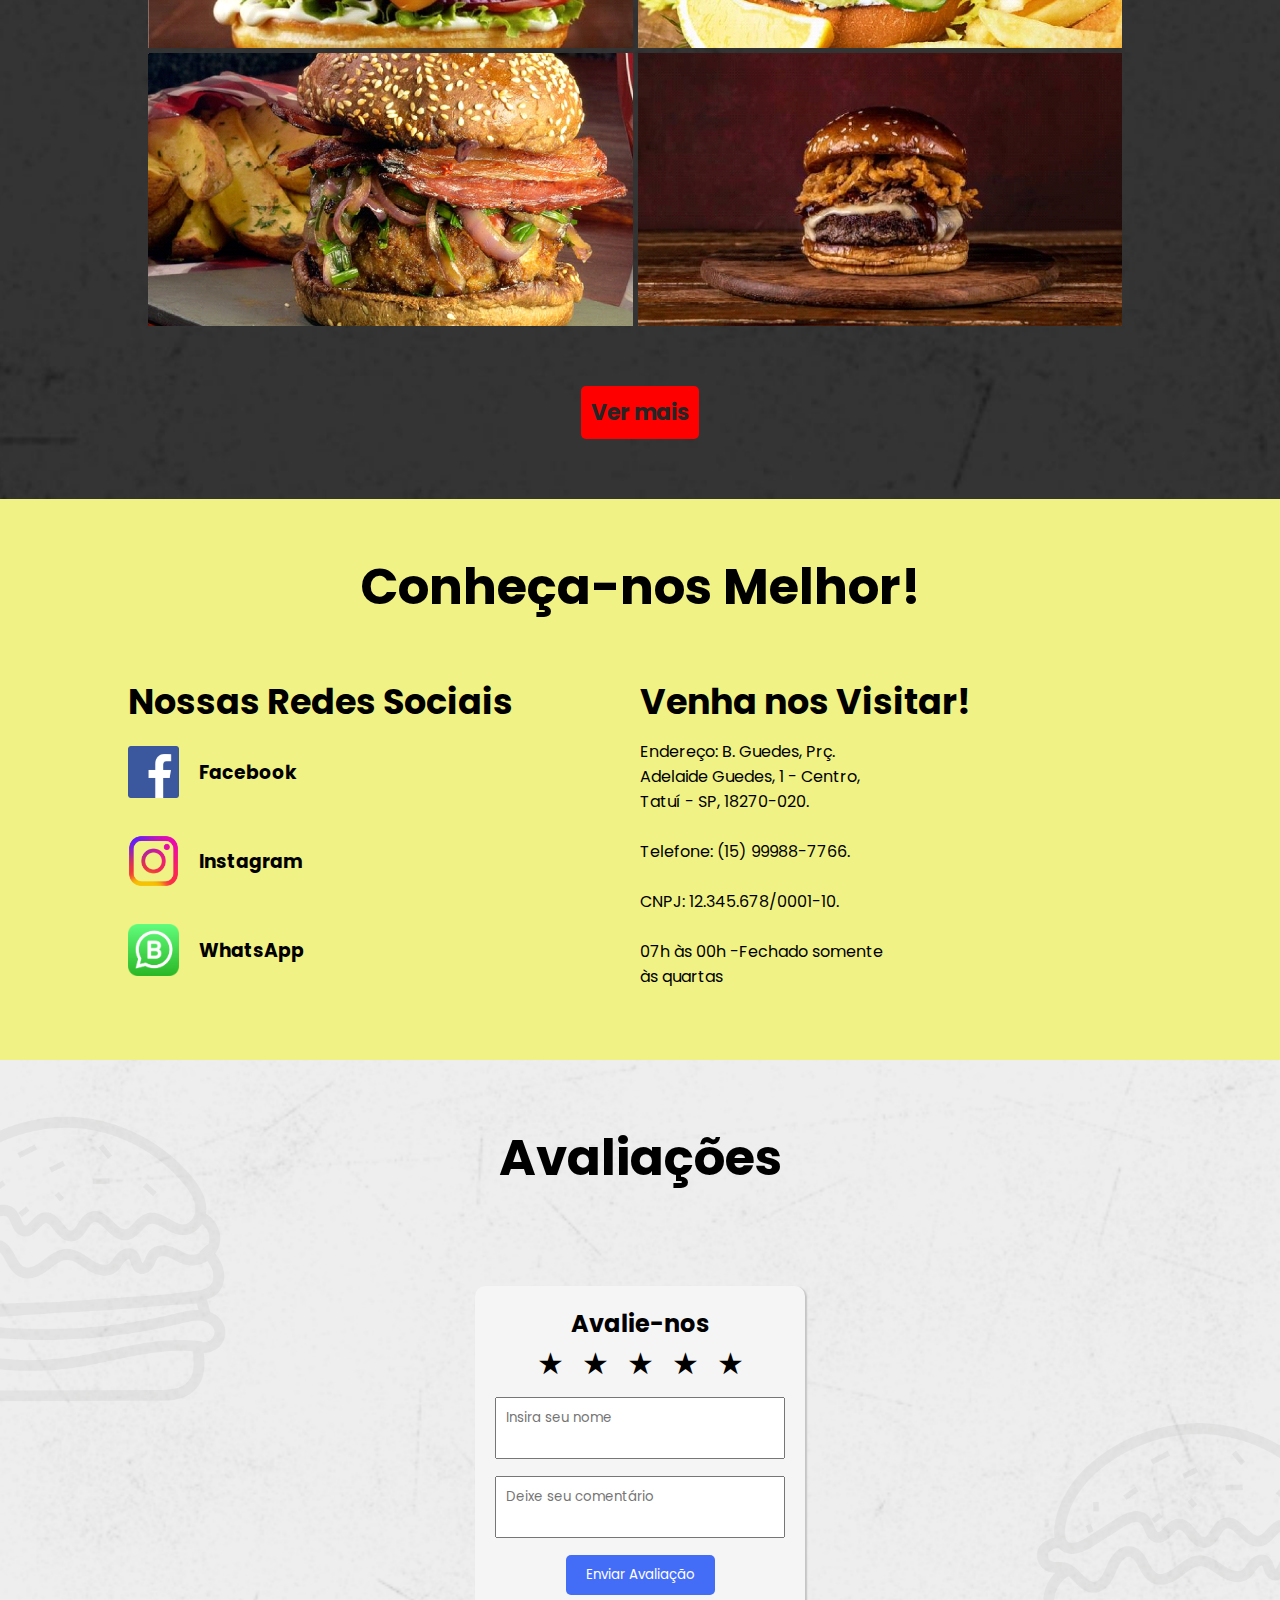
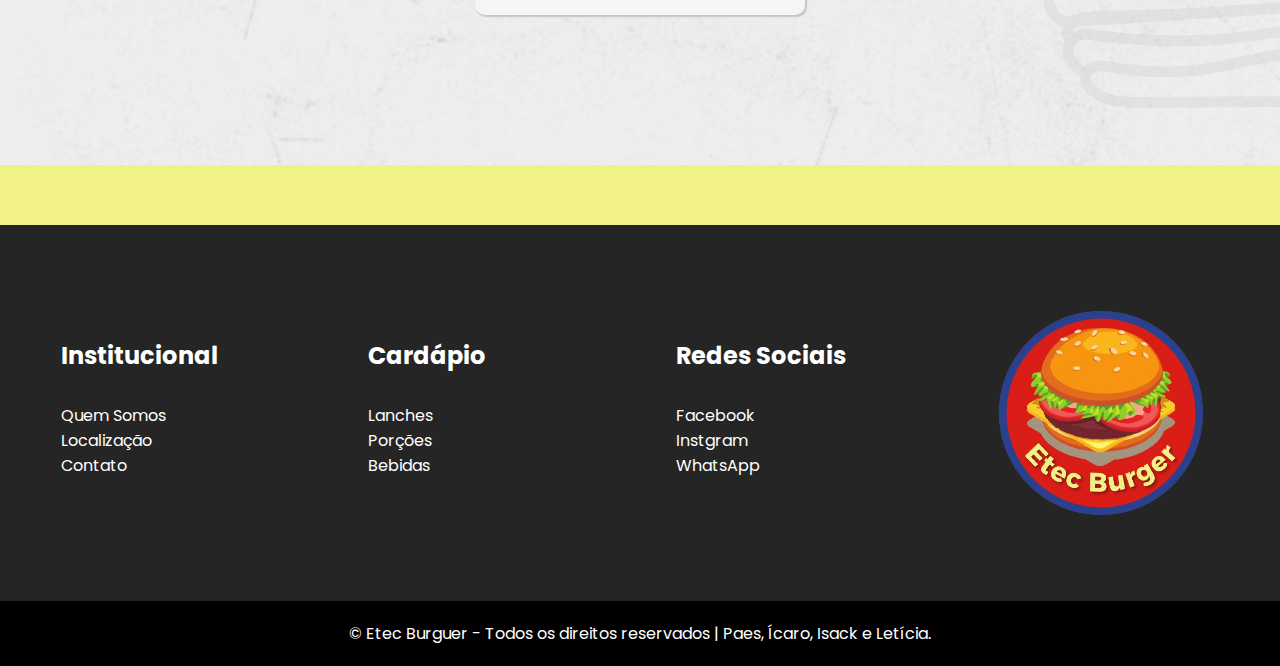
==== commit eaca61c6: "Finalizado!" ====
--- a/pages/index.html
+++ b/pages/index.html
@@ -132,11 +132,11 @@
                     <div style="display: flex; width: 100%; align-items: center;">
                         <p>Endereço: B. Guedes, Prç. Adelaide Guedes, 1 - Centro, Tatuí - SP, 18270-020.
                         <br><br>
-                        Telefone: (15) 99988-7766
+                        Telefone: (15) 99988-7766.
                         <br><br>
-                        CNPJ: 12.345.678/0001-10
+                        CNPJ: 12.345.678/0001-10.
                         <br><br>
-                        07h às 00h -Fechado somente às Quartas</p>
+                        07h às 00h -Fechado somente às quartas</p>
                         <iframe id="localization"
                             src="https://www.google.com/maps/embed?pb=!1m18!1m12!1m3!1d4356.226877656857!2d-47.847027322901404!3d-23.347102641265206!2m3!1f0!2f0!3f0!3m2!1i1024!2i768!4f13.1!3m3!1m2!1s0x94c5d92ba0c5107d%3A0x7ed3c17aec5ab394!2sEscola%20T%C3%A9cnica%20Estadual%20Sales%20Gomes%20-%20Tatu%C3%AD!5e0!3m2!1spt-BR!2sbr!4v1709918912454!5m2!1spt-BR!2sbr"
                             width="50%" height="272px" style="border:0;" allowfullscreen="" loading="lazy"
--- a/styles/style.css
+++ b/styles/style.css
@@ -601,4 +601,11 @@
     .social-media > .informations > .right-media > div > p {
         width: 100%;
     }
+}
+
+@media screen and (max-width: 540px) {
+    .menu-item > figure {
+        grid-template-columns: repeat(auto-fill, minmax(90%, 1fr));
+        gap: 0;
+    }
 }